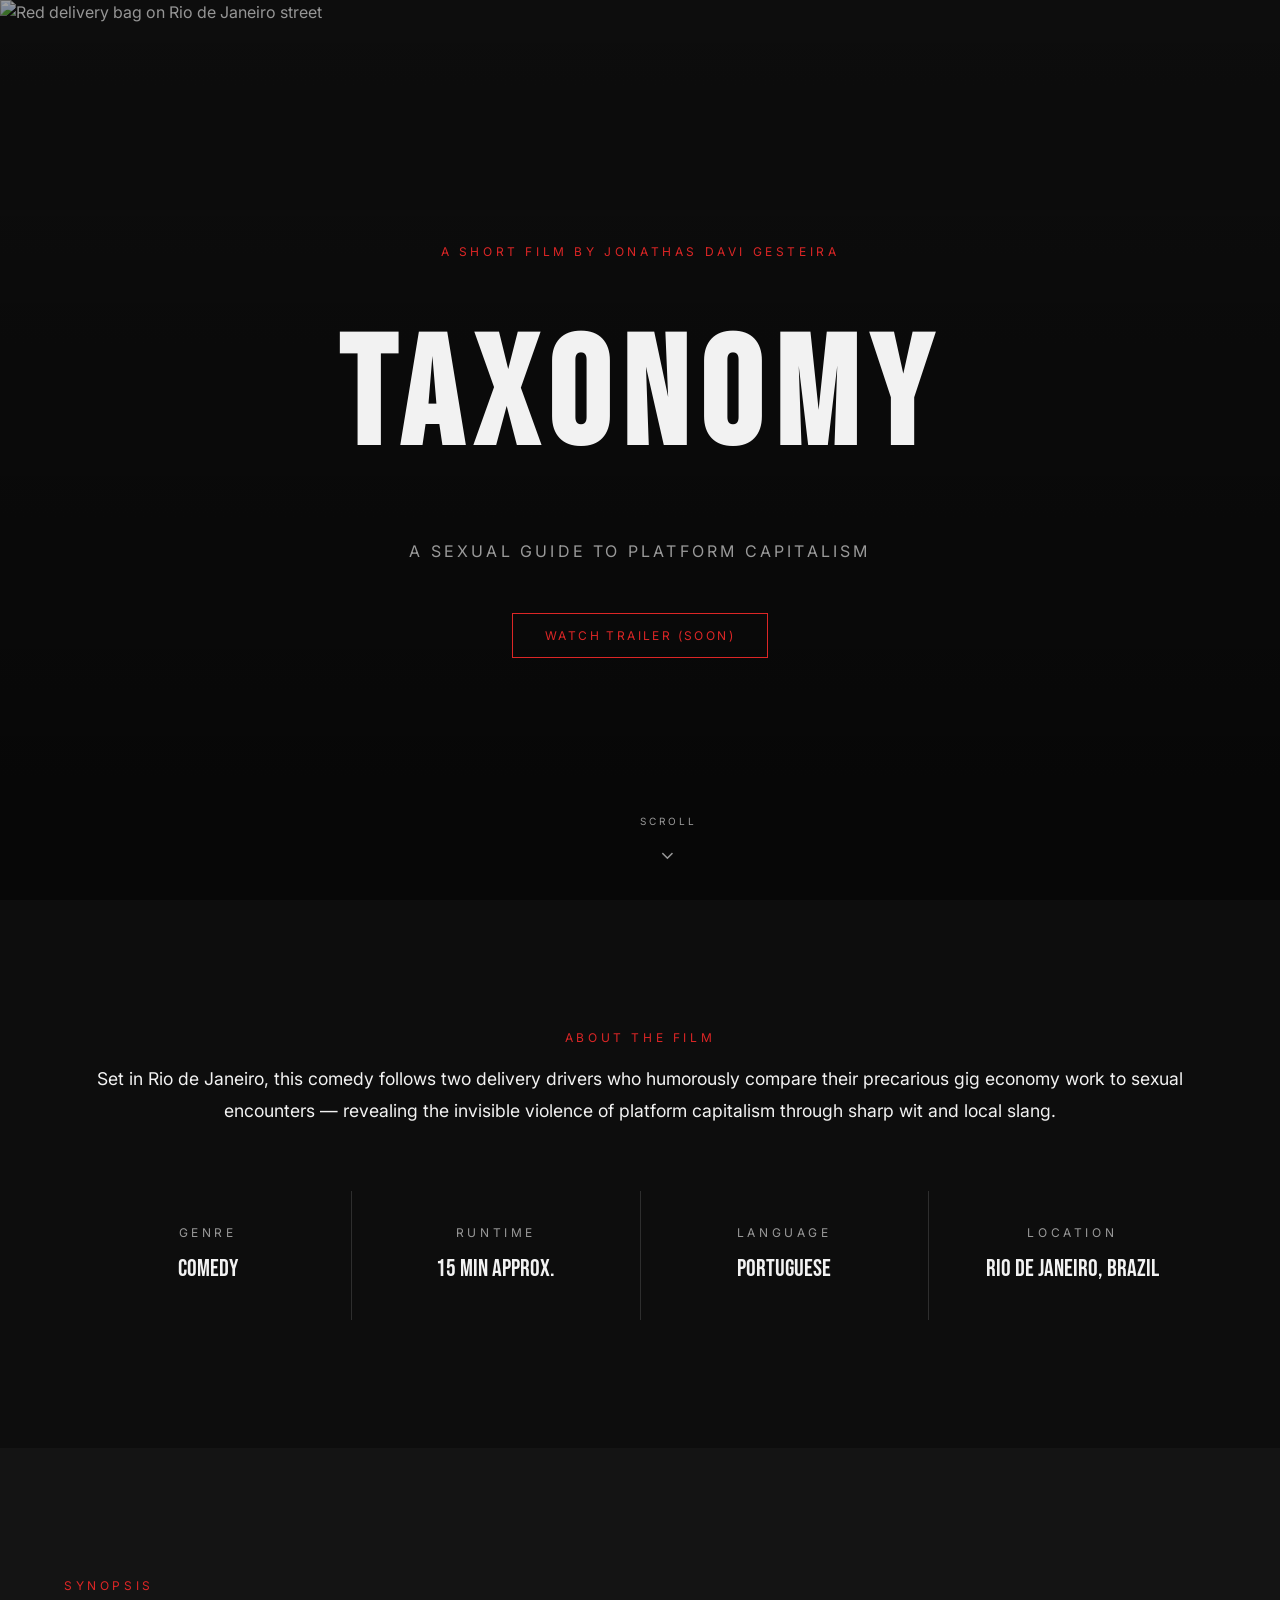
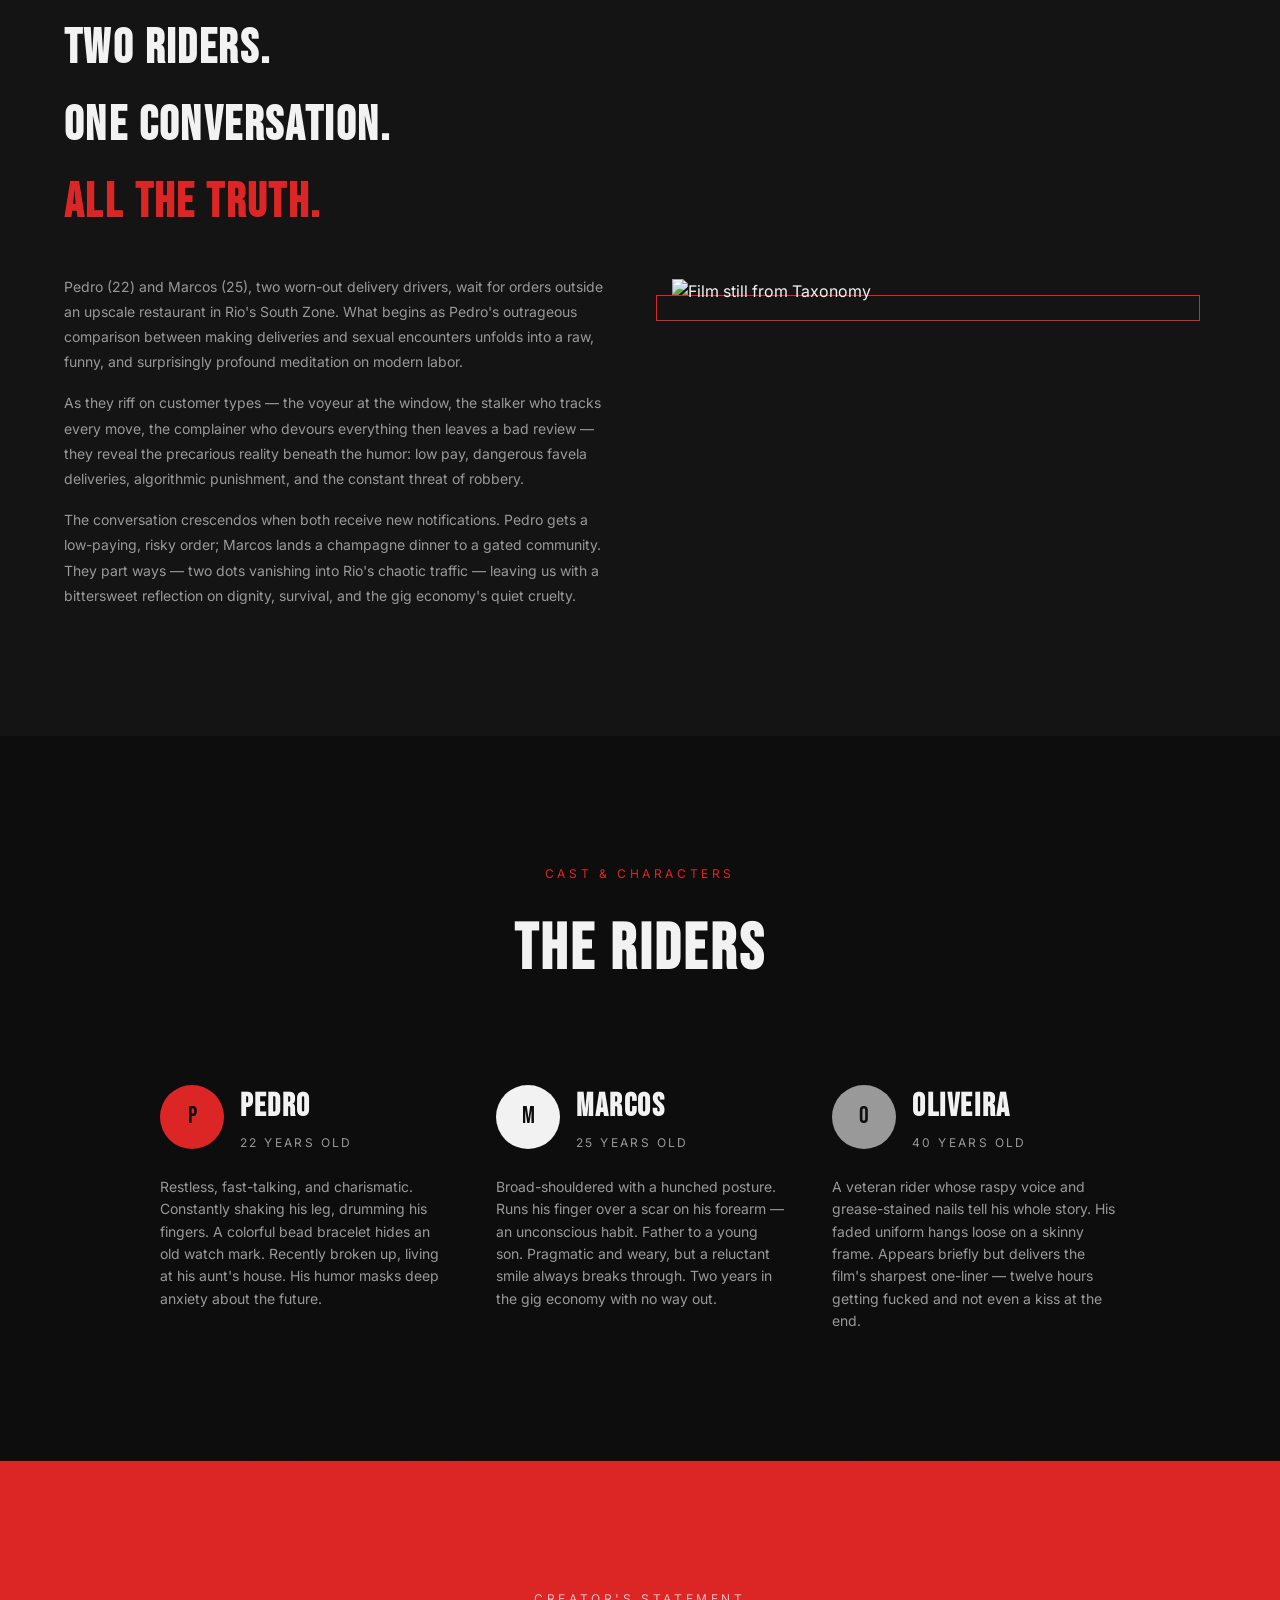
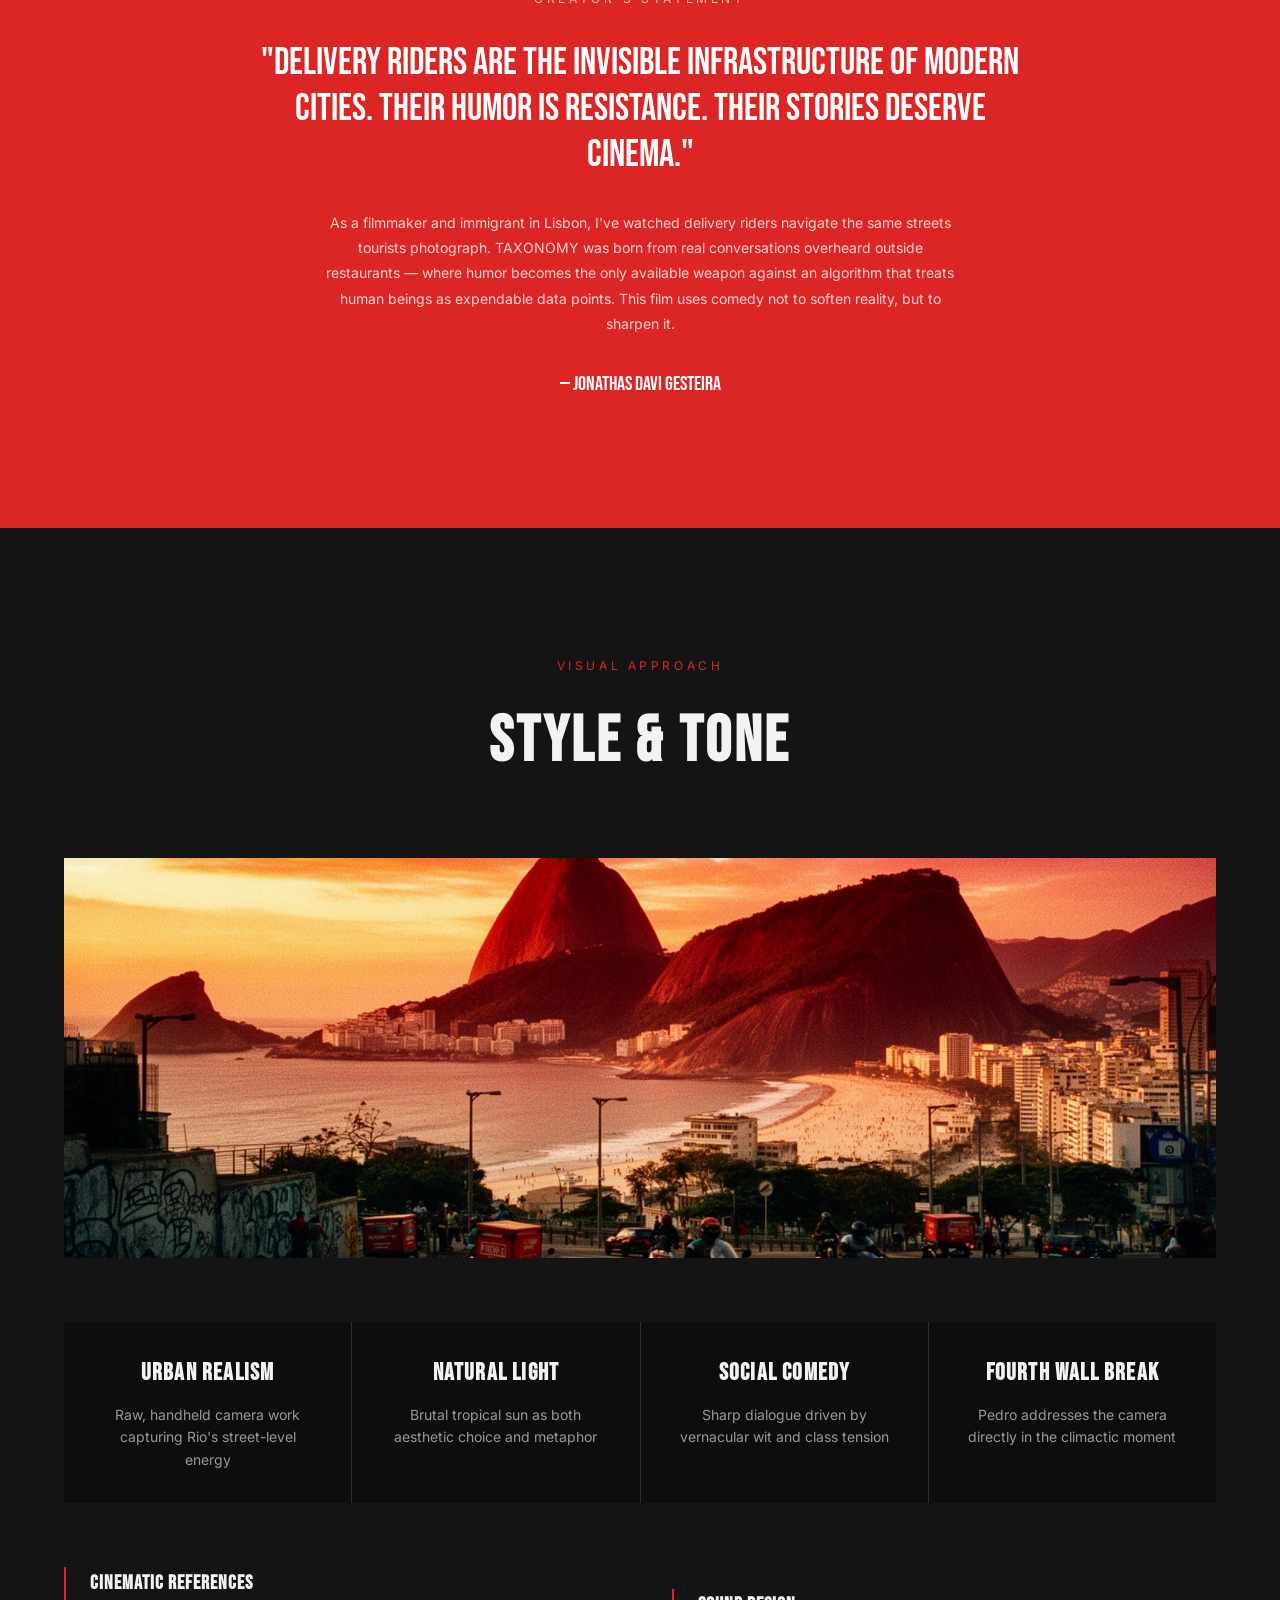
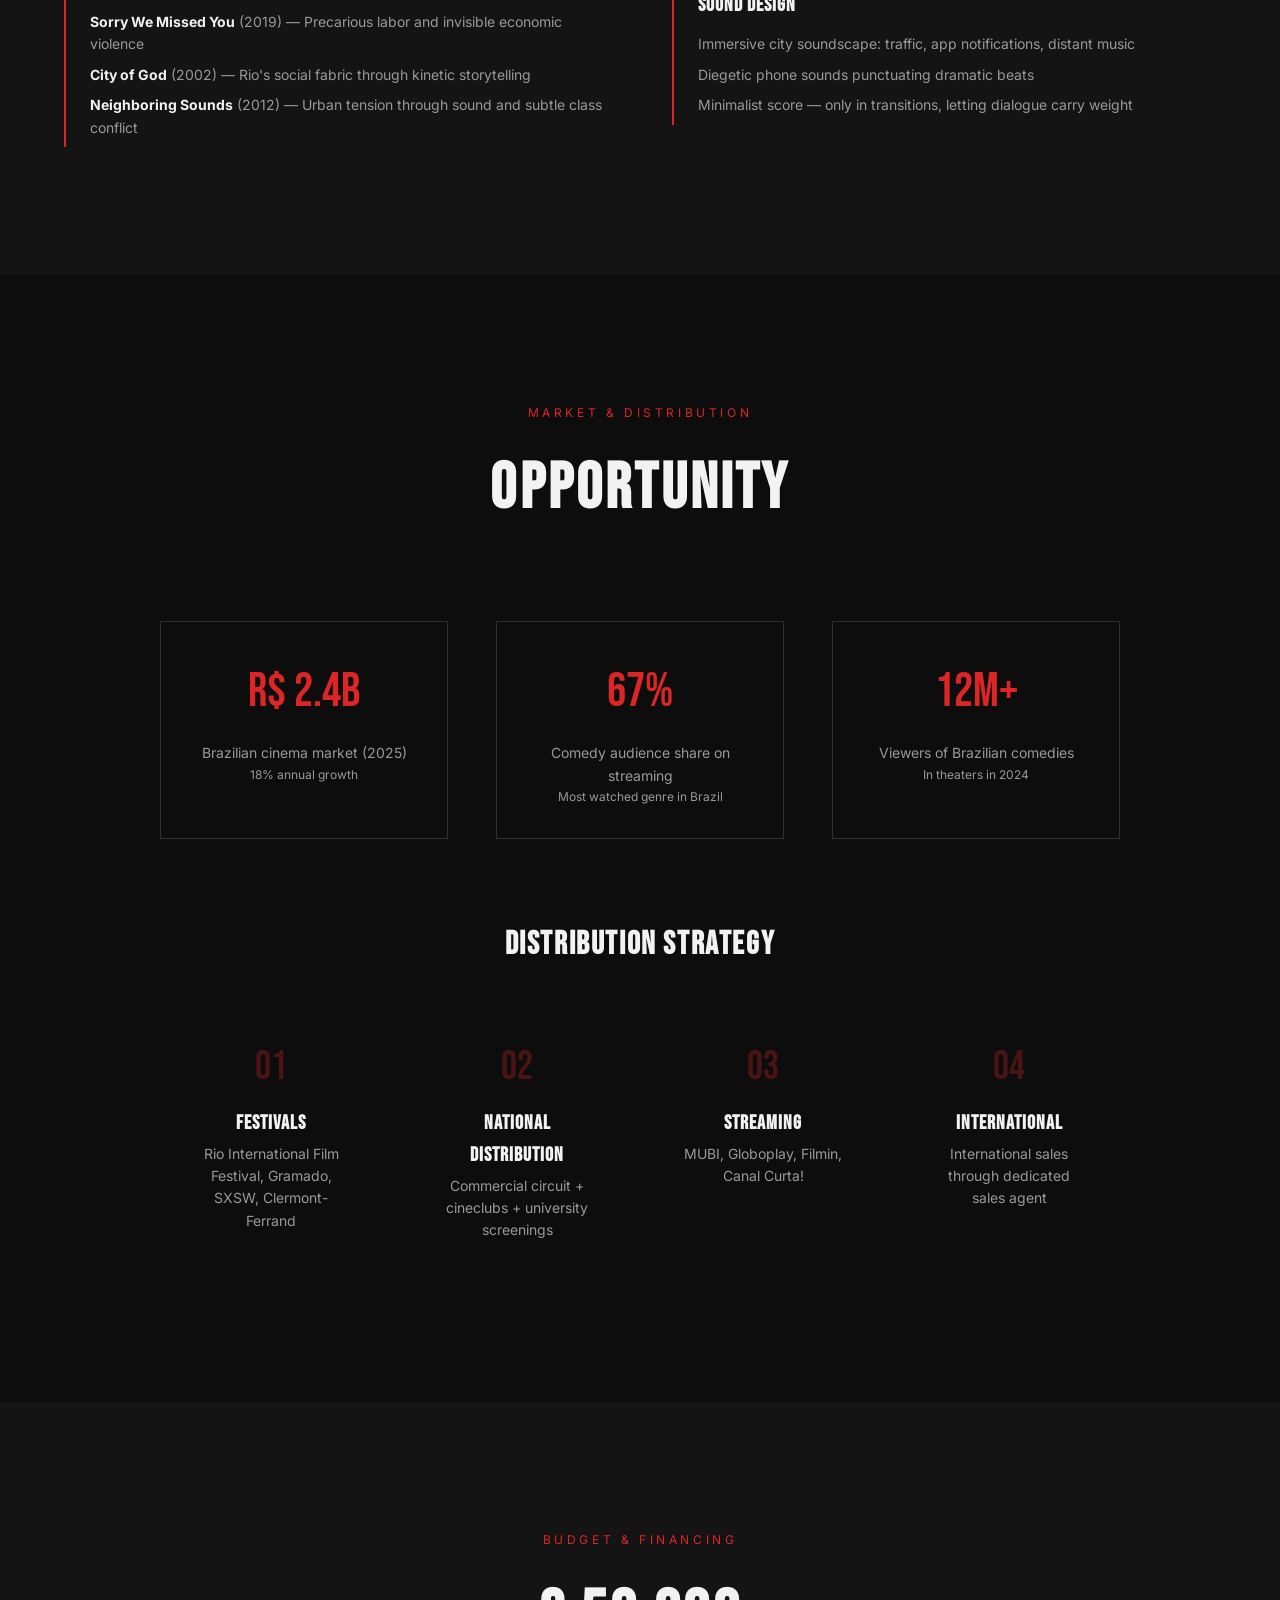
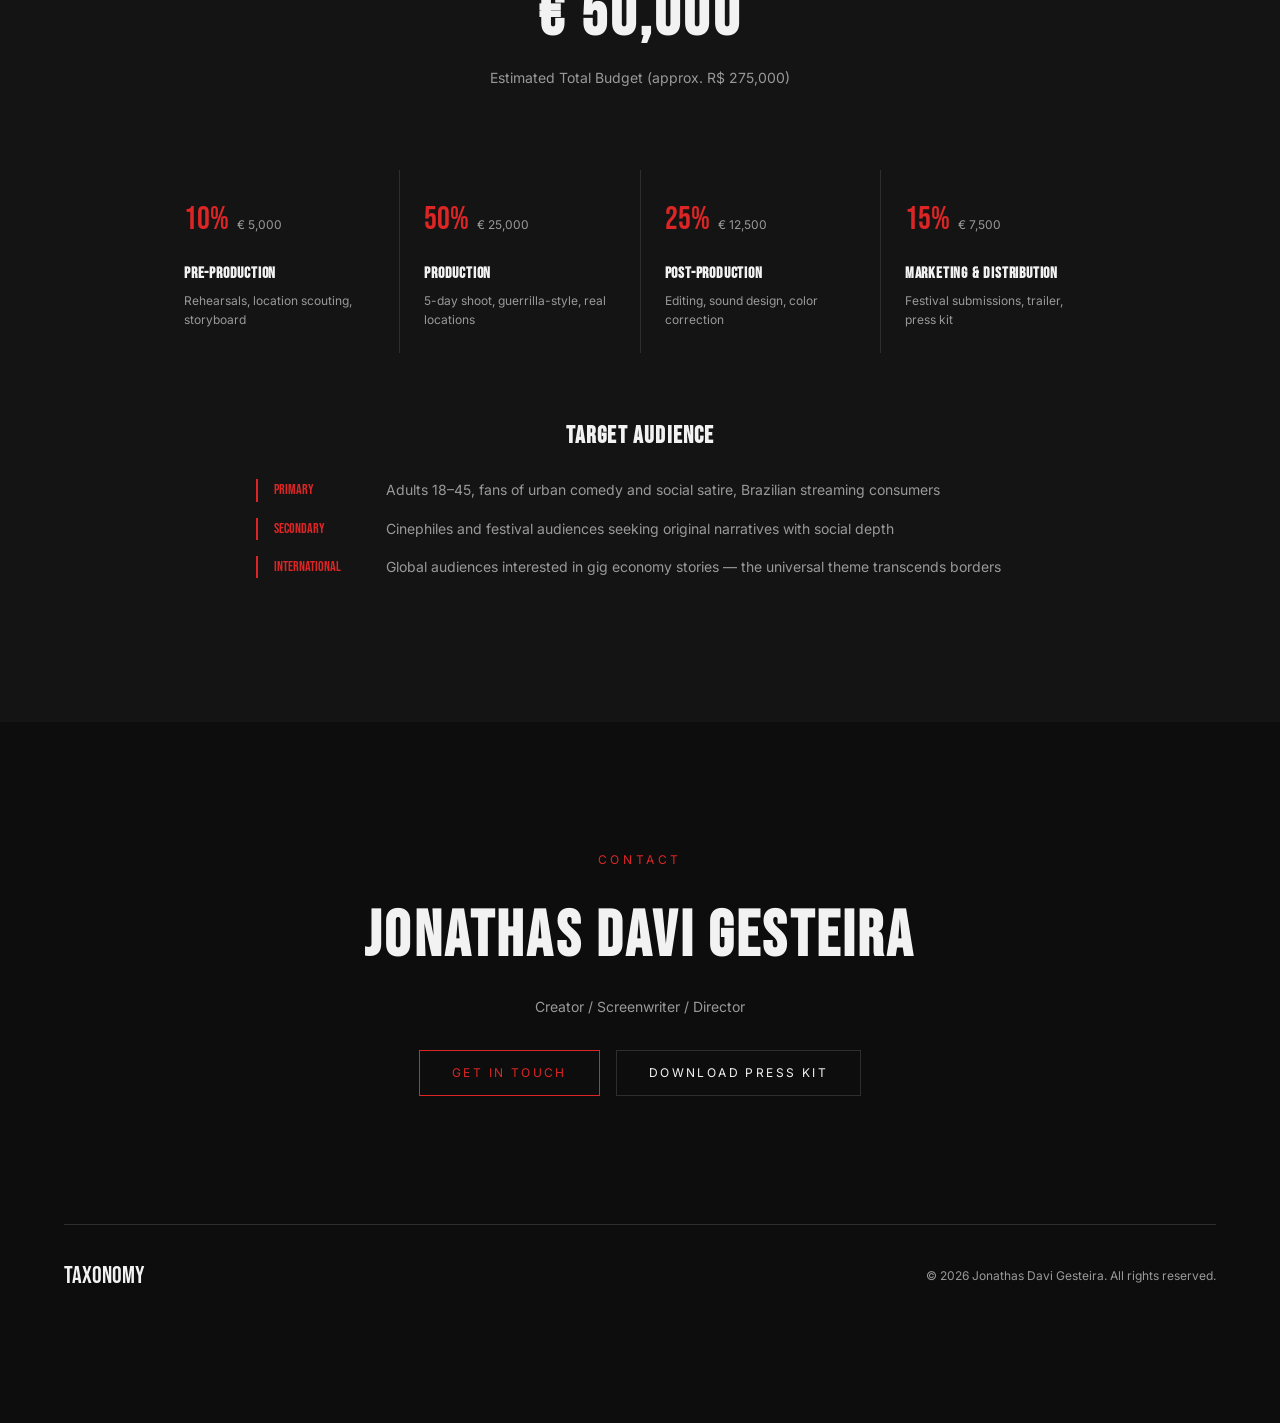
==== public/taxonomy/index.html @ 830cfe6a "public upload" ====
<!DOCTYPE html>
<html lang="en">

<head>
  <meta charset="UTF-8">
  <meta name="viewport" content="width=device-width, initial-scale=1.0">
  <title>TAXONOMY — A Short Film by Jonathas Davi Gesteira</title>
  <meta name="description"
    content="TAXONOMY — A Sexual Guide to Platform Capitalism. A short comedy set in Rio de Janeiro about two delivery drivers navigating the gig economy.">
  <link href="https://fonts.googleapis.com/css2?family=Bebas+Neue&family=Inter:wght@300;400;500;600&display=swap"
    rel="stylesheet">
  <style>
    *,
    *::before,
    *::after {
      box-sizing: border-box;
      margin: 0;
      padding: 0
    }

    :root {
      --bg: #0d0d0d;
      --fg: #f2f2f2;
      --card: #141414;
      --primary: #dc2626;
      --primary-fg: #fff;
      --muted: #262626;
      --muted-fg: #999;
      --border: #2e2e2e;
      --font-d: 'Bebas Neue', sans-serif;
      --font-b: 'Inter', sans-serif;
    }

    html {
      scroll-behavior: smooth
    }

    body {
      background: var(--bg);
      color: var(--fg);
      font-family: var(--font-b);
      line-height: 1.6
    }

    h1,
    h2,
    h3,
    h4,
    h5,
    h6 {
      font-family: var(--font-d);
      letter-spacing: .05em
    }

    a {
      color: inherit;
      text-decoration: none
    }

    img {
      max-width: 100%;
      display: block
    }

    .section {
      padding: 8rem 1.5rem
    }

    .container {
      max-width: 72rem;
      margin: 0 auto
    }

    .container-sm {
      max-width: 48rem;
      margin: 0 auto
    }

    .container-md {
      max-width: 60rem;
      margin: 0 auto
    }

    .text-center {
      text-align: center
    }

    .label {
      font-family: var(--font-b);
      font-size: .75rem;
      text-transform: uppercase;
      letter-spacing: .3em;
      color: var(--primary);
      margin-bottom: 1rem
    }

    .text-muted {
      color: var(--muted-fg);
      font-size: .875rem
    }

    .text-muted-sm {
      color: var(--muted-fg);
      font-size: .75rem
    }

    .grid-4 {
      display: grid;
      grid-template-columns: repeat(4, 1fr);
      gap: 1px;
      background: var(--border)
    }

    .grid-4>div {
      background: var(--bg);
      padding: 2rem;
      text-align: center
    }

    .grid-3 {
      display: grid;
      grid-template-columns: repeat(3, 1fr);
      gap: 3rem
    }

    .grid-2 {
      display: grid;
      grid-template-columns: 1fr 1fr;
      gap: 4rem;
      align-items: center
    }

    /* Hero */
    .hero {
      position: relative;
      height: 100vh;
      overflow: hidden;
      display: flex;
      align-items: center;
      justify-content: center
    }

    .hero img {
      position: absolute;
      inset: 0;
      width: 100%;
      height: 100%;
      object-fit: cover
    }

    .hero-overlay {
      position: absolute;
      inset: 0;
      background: linear-gradient(180deg, transparent, rgba(0, 0, 0, .8));
      z-index: 1
    }

    .hero-overlay2 {
      position: absolute;
      inset: 0;
      background: rgba(13, 13, 13, .4);
      z-index: 2
    }

    .hero-content {
      position: relative;
      z-index: 3;
      text-align: center;
      padding: 1.5rem
    }

    .hero h1 {
      font-size: clamp(4rem, 12vw, 12rem);
      color: var(--fg);
      letter-spacing: .08em
    }

    .hero .sub {
      font-size: clamp(.75rem, 1.5vw, 1rem);
      text-transform: uppercase;
      letter-spacing: .2em;
      color: var(--muted-fg);
      margin-top: 1rem
    }

    .hero .cta {
      display: inline-block;
      margin-top: 3rem;
      border: 1px solid var(--primary);
      padding: .75rem 2rem;
      font-size: .75rem;
      text-transform: uppercase;
      letter-spacing: .2em;
      color: var(--primary);
      transition: all .3s
    }

    .hero .cta:hover {
      background: var(--primary);
      color: #fff
    }

    .scroll-hint {
      position: absolute;
      bottom: 2rem;
      left: 50%;
      transform: translateX(-50%);
      z-index: 3;
      color: var(--muted-fg);
      font-size: .625rem;
      text-transform: uppercase;
      letter-spacing: .3em;
      text-align: center
    }

    .scroll-hint span {
      display: block;
      margin-top: .5rem;
      font-size: 1.2rem;
      animation: bounce 2s infinite
    }

    @keyframes bounce {

      0%,
      100% {
        transform: translateY(0)
      }

      50% {
        transform: translateY(6px)
      }
    }

    /* Synopsis */
    .synopsis-img-wrap {
      position: relative
    }

    .synopsis-img-wrap img {
      width: 100%;
      height: 100%;
      object-fit: cover
    }

    .synopsis-img-wrap::after {
      content: '';
      position: absolute;
      bottom: -1rem;
      left: -1rem;
      width: 100%;
      height: 100%;
      border: 1px solid var(--primary);
      z-index: -1
    }

    /* Characters */
    .char-avatar {
      width: 4rem;
      height: 4rem;
      border-radius: 50%;
      display: flex;
      align-items: center;
      justify-content: center;
      font-family: var(--font-d);
      font-size: 1.5rem;
      color: var(--bg)
    }

    .char-header {
      display: flex;
      align-items: center;
      gap: 1rem;
      margin-bottom: 1.5rem
    }

    /* Creator */
    .creator {
      background: var(--primary);
      position: relative;
      overflow: hidden
    }

    .creator .pattern {
      position: absolute;
      inset: 0;
      opacity: .1;
      background: repeating-linear-gradient(45deg, transparent, transparent 35px, rgba(255, 255, 255, .05) 35px, rgba(255, 255, 255, .05) 36px)
    }

    .creator blockquote {
      font-family: var(--font-d);
      font-size: clamp(1.5rem, 3vw, 2.5rem);
      line-height: 1.2;
      color: #fff;
      margin-bottom: 2rem
    }

    .creator .author {
      font-family: var(--font-d);
      font-size: 1.25rem;
      color: #fff
    }

    /* Stats */
    .stat-box {
      border: 1px solid var(--border);
      padding: 2rem;
      text-align: center
    }

    .stat-val {
      font-family: var(--font-d);
      font-size: 3rem;
      color: var(--primary)
    }

    /* Distribution */
    .dist-step {
      font-family: var(--font-d);
      font-size: 2.5rem;
      color: rgba(220, 38, 38, .3);
      margin-bottom: .5rem
    }

    /* Budget bar */
    .budget-grid {
      display: grid;
      grid-template-columns: repeat(4, 1fr);
      gap: 1px;
      background: var(--border)
    }

    .budget-grid>div {
      background: var(--card);
      padding: 1.5rem
    }

    .pct {
      font-family: var(--font-d);
      font-size: 2rem;
      color: var(--primary)
    }

    /* Audience */
    .audience-item {
      display: flex;
      gap: 1rem;
      border-left: 2px solid var(--primary);
      padding-left: 1rem;
      margin-bottom: 1rem
    }

    .audience-label {
      font-family: var(--font-d);
      font-size: .875rem;
      text-transform: uppercase;
      color: var(--primary);
      flex-shrink: 0;
      width: 6rem
    }

    /* Contact */
    .btn-primary {
      display: inline-block;
      border: 1px solid var(--primary);
      padding: .75rem 2rem;
      font-size: .75rem;
      text-transform: uppercase;
      letter-spacing: .2em;
      color: var(--primary);
      transition: all .3s
    }

    .btn-primary:hover {
      background: var(--primary);
      color: #fff
    }

    .btn-outline {
      display: inline-block;
      border: 1px solid var(--border);
      padding: .75rem 2rem;
      font-size: .75rem;
      text-transform: uppercase;
      letter-spacing: .2em;
      color: var(--fg);
      transition: all .3s
    }

    .btn-outline:hover {
      border-color: var(--primary);
      color: var(--primary)
    }

    .footer {
      border-top: 1px solid var(--border);
      margin-top: 8rem;
      padding-top: 2rem;
      display: flex;
      justify-content: space-between;
      align-items: center;
      flex-wrap: wrap;
      gap: 1rem
    }

    /* Style cards */
    .style-card {
      background: var(--card);
      padding: 2rem
    }

    .style-card h3 {
      font-size: 1.5rem;
      margin-bottom: .75rem
    }

    /* Refs */
    .ref-block {
      border-left: 2px solid var(--primary);
      padding-left: 1.5rem
    }

    .ref-block h3 {
      font-size: 1.25rem;
      margin-bottom: .75rem
    }

    .ref-block li {
      margin-bottom: .5rem
    }

    .ref-block li strong {
      color: var(--fg)
    }

    /* Responsive */
    @media(max-width:768px) {

      .grid-4,
      .grid-3,
      .grid-2,
      .budget-grid {
        grid-template-columns: 1fr
      }

      .footer {
        flex-direction: column;
        text-align: center
      }
    }

    /* Scroll Reveal Animations */
    .reveal {
      opacity: 0;
      transform: translateY(24px);
      filter: blur(4px);
      transition: opacity .7s cubic-bezier(.16, 1, .3, 1), transform .7s cubic-bezier(.16, 1, .3, 1), filter .7s cubic-bezier(.16, 1, .3, 1)
    }

    .reveal.visible {
      opacity: 1;
      transform: translateY(0);
      filter: blur(0)
    }

    .reveal-left {
      opacity: 0;
      transform: translateX(-40px);
      filter: blur(4px);
      transition: opacity .8s cubic-bezier(.16, 1, .3, 1), transform .8s cubic-bezier(.16, 1, .3, 1), filter .8s cubic-bezier(.16, 1, .3, 1)
    }

    .reveal-left.visible {
      opacity: 1;
      transform: translateX(0);
      filter: blur(0)
    }

    .reveal-right {
      opacity: 0;
      transform: translateX(40px);
      filter: blur(4px);
      transition: opacity .8s cubic-bezier(.16, 1, .3, 1), transform .8s cubic-bezier(.16, 1, .3, 1), filter .8s cubic-bezier(.16, 1, .3, 1)
    }

    .reveal-right.visible {
      opacity: 1;
      transform: translateX(0);
      filter: blur(0)
    }

    .reveal-scale {
      opacity: 0;
      transform: scale(.95);
      filter: blur(4px);
      transition: opacity .7s cubic-bezier(.16, 1, .3, 1), transform .7s cubic-bezier(.16, 1, .3, 1), filter .7s cubic-bezier(.16, 1, .3, 1)
    }

    .reveal-scale.visible {
      opacity: 1;
      transform: scale(1);
      filter: blur(0)
    }

    .stagger-1 {
      transition-delay: .08s
    }

    .stagger-2 {
      transition-delay: .16s
    }

    .stagger-3 {
      transition-delay: .24s
    }

    .stagger-4 {
      transition-delay: .32s
    }

    /* Hero entrance */
    .hero-content .hero-label,
    .hero-content h1,
    .hero-content .sub,
    .hero-content .cta {
      opacity: 0;
      transform: translateY(20px);
      animation: heroIn .8s cubic-bezier(.16, 1, .3, 1) forwards
    }

    .hero-content .hero-label {
      animation-delay: .2s
    }

    .hero-content h1 {
      animation-delay: .4s
    }

    .hero-content .sub {
      animation-delay: .8s
    }

    .hero-content .cta {
      animation-delay: 1.2s
    }

    .scroll-hint {
      opacity: 0;
      animation: heroIn .8s cubic-bezier(.16, 1, .3, 1) 1.8s forwards
    }

    @keyframes heroIn {
      from {
        opacity: 0;
        transform: translateY(20px)
      }

      to {
        opacity: 1;
        transform: translateY(0)
      }
    }
  </style>
</head>

<body>

  <!-- HERO -->
  <section class="hero">
    <img
      src="bg.png"
      alt="Red delivery bag on Rio de Janeiro street">
    <div class="hero-overlay"></div>
    <div class="hero-overlay2"></div>
    <div class="hero-content">
      <p class="label">A Short Film by Jonathas Davi Gesteira</p>
      <h1>TAXONOMY</h1>
      <p class="sub">A Sexual Guide to Platform Capitalism</p>
      <a href="#about" class="cta">Watch Trailer (Soon)</a>
    </div>
    <div class="scroll-hint">
      Scroll
      <span>&#8964;</span>
    </div>
  </section>

  <!-- ABOUT -->
  <section id="about" class="section" style="background:var(--bg)">
    <div class="container">
      <div class="text-center" style="margin-bottom:4rem">
        <p class="label reveal">About the Film</p>
        <p class="reveal stagger-1" class="text-muted container-sm" style="font-size:1.1rem;line-height:1.8">
          Set in Rio de Janeiro, this comedy follows two delivery drivers who humorously compare
          their precarious gig economy work to sexual encounters — revealing the invisible violence
          of platform capitalism through sharp wit and local slang.
        </p>
      </div>
      <div class="grid-4">
        <div>
          <p class="text-muted-sm" style="text-transform:uppercase;letter-spacing:.3em">Genre</p>
          <p style="font-family:var(--font-d);font-size:1.5rem;margin-top:.5rem">Comedy</p>
        </div>
        <div>
          <p class="text-muted-sm" style="text-transform:uppercase;letter-spacing:.3em">Runtime</p>
          <p style="font-family:var(--font-d);font-size:1.5rem;margin-top:.5rem">15 min approx.</p>
        </div>
        <div>
          <p class="text-muted-sm" style="text-transform:uppercase;letter-spacing:.3em">Language</p>
          <p style="font-family:var(--font-d);font-size:1.5rem;margin-top:.5rem">Portuguese</p>
        </div>
        <div>
          <p class="text-muted-sm" style="text-transform:uppercase;letter-spacing:.3em">Location</p>
          <p style="font-family:var(--font-d);font-size:1.5rem;margin-top:.5rem">Rio de Janeiro, Brazil</p>
        </div>
      </div>
    </div>
  </section>

  <!-- SYNOPSIS -->
  <section class="section" style="background:var(--card)">
    <div class="container">
      <div class="grid-2">
        <div>
          <p class="label reveal-left">Synopsis</p>
          <h2 style="font-size:clamp(2rem,4vw,3rem);margin-bottom:2rem">Two Riders.<br>One Conversation.<br><span
              style="color:var(--primary)">All the Truth.</span></h2>
          <div class="text-muted" style="line-height:1.8">
            <p style="margin-bottom:1rem">Pedro (22) and Marcos (25), two worn-out delivery drivers, wait for orders
              outside an upscale restaurant in Rio's South Zone. What begins as Pedro's outrageous comparison between
              making deliveries and sexual encounters unfolds into a raw, funny, and surprisingly profound meditation on
              modern labor.</p>
            <p style="margin-bottom:1rem">As they riff on customer types — the voyeur at the window, the stalker who
              tracks every move, the complainer who devours everything then leaves a bad review — they reveal the
              precarious reality beneath the humor: low pay, dangerous favela deliveries, algorithmic punishment, and
              the constant threat of robbery.</p>
            <p>The conversation crescendos when both receive new notifications. Pedro gets a low-paying, risky order;
              Marcos lands a champagne dinner to a gated community. They part ways — two dots vanishing into Rio's
              chaotic traffic — leaving us with a bittersweet reflection on dignity, survival, and the gig economy's
              quiet cruelty.</p>
          </div>
        </div>
        <div class="synopsis-img-wrap reveal-right">
          <img
            src="poster-taxonomy.png"
            alt="Film still from Taxonomy">
        </div>
      </div>
    </div>
  </section>

  <!-- CHARACTERS -->
  <section class="section" style="background:var(--bg)">
    <div class="container-md">
      <div class="text-center" style="margin-bottom:5rem">
        <p class="label reveal">Cast & Characters</p>
        <h2 style="font-size:clamp(3rem,5vw,4rem)">The Riders</h2>
      </div>
      <div class="grid-3">
        <div>
          <div class="char-header">
            <div class="char-avatar" style="background:var(--primary)">P</div>
            <div>
              <h3 style="font-size:2rem">Pedro</h3>
              <p class="text-muted-sm" style="text-transform:uppercase;letter-spacing:.2em">22 years old</p>
            </div>
          </div>
          <p class="text-muted">Restless, fast-talking, and charismatic. Constantly shaking his leg, drumming his
            fingers. A colorful bead bracelet hides an old watch mark. Recently broken up, living at his aunt's house.
            His humor masks deep anxiety about the future.</p>
        </div>
        <div>
          <div class="char-header">
            <div class="char-avatar" style="background:var(--fg)">M</div>
            <div>
              <h3 style="font-size:2rem">Marcos</h3>
              <p class="text-muted-sm" style="text-transform:uppercase;letter-spacing:.2em">25 years old</p>
            </div>
          </div>
          <p class="text-muted">Broad-shouldered with a hunched posture. Runs his finger over a scar on his forearm — an
            unconscious habit. Father to a young son. Pragmatic and weary, but a reluctant smile always breaks through.
            Two years in the gig economy with no way out.</p>
        </div>
        <div>
          <div class="char-header">
            <div class="char-avatar" style="background:var(--muted-fg)">O</div>
            <div>
              <h3 style="font-size:2rem">Oliveira</h3>
              <p class="text-muted-sm" style="text-transform:uppercase;letter-spacing:.2em">40 years old</p>
            </div>
          </div>
          <p class="text-muted">A veteran rider whose raspy voice and grease-stained nails tell his whole story. His
            faded uniform hangs loose on a skinny frame. Appears briefly but delivers the film's sharpest one-liner —
            twelve hours getting fucked and not even a kiss at the end.</p>
        </div>
      </div>
    </div>
  </section>

  <!-- CREATOR STATEMENT -->
  <section class="section creator">
    <div class="pattern"></div>
    <div class="container-sm text-center" style="position:relative;z-index:1">
      <p
        style="font-size:.75rem;text-transform:uppercase;letter-spacing:.3em;color:rgba(255,255,255,.7);margin-bottom:2rem">
        Creator's Statement</p>
      <blockquote class="reveal stagger-1">"Delivery riders are the invisible infrastructure of modern cities. Their
        humor is resistance. Their stories deserve cinema."</blockquote>
      <p style="color:rgba(255,255,255,.8);font-size:.875rem;line-height:1.8;max-width:40rem;margin:0 auto 2rem">
        As a filmmaker and immigrant in Lisbon, I've watched delivery riders navigate the same streets tourists
        photograph. TAXONOMY was born from real conversations overheard outside restaurants — where humor becomes the
        only available weapon against an algorithm that treats human beings as expendable data points. This film uses
        comedy not to soften reality, but to sharpen it.
      </p>
      <p class="author">— Jonathas Davi Gesteira</p>
    </div>
  </section>

  <!-- VISUAL STYLE -->
  <section class="section" style="background:var(--card)">
    <div class="container">
      <div class="text-center" style="margin-bottom:4rem">
        <p class="label reveal">Visual Approach</p>
        <h2 style="font-size:clamp(3rem,5vw,4rem)" class="reveal stagger-1">Style & Tone</h2>
      </div>
      <div style="overflow:hidden;margin-bottom:4rem">
        <img
          src="[data-uri]"
          alt="Rio de Janeiro cinematic view" style="width:100%;height:400px;object-fit:cover">
      </div>
      <div class="grid-4">
        <div class="style-card">
          <h3>Urban Realism</h3>
          <p class="text-muted">Raw, handheld camera work capturing Rio's street-level energy</p>
        </div>
        <div class="style-card">
          <h3>Natural Light</h3>
          <p class="text-muted">Brutal tropical sun as both aesthetic choice and metaphor</p>
        </div>
        <div class="style-card">
          <h3>Social Comedy</h3>
          <p class="text-muted">Sharp dialogue driven by vernacular wit and class tension</p>
        </div>
        <div class="style-card">
          <h3>Fourth Wall Break</h3>
          <p class="text-muted">Pedro addresses the camera directly in the climactic moment</p>
        </div>
      </div>
      <div class="grid-2" style="margin-top:4rem">
        <div class="ref-block">
          <h3>Cinematic References</h3>
          <ul style="list-style:none">
            <li class="text-muted"><strong>Sorry We Missed You</strong> (2019) — Precarious labor and invisible economic
              violence</li>
            <li class="text-muted"><strong>City of God</strong> (2002) — Rio's social fabric through kinetic
              storytelling</li>
            <li class="text-muted"><strong>Neighboring Sounds</strong> (2012) — Urban tension through sound and subtle
              class conflict</li>
          </ul>
        </div>
        <div class="ref-block">
          <h3>Sound Design</h3>
          <ul style="list-style:none">
            <li class="text-muted">Immersive city soundscape: traffic, app notifications, distant music</li>
            <li class="text-muted">Diegetic phone sounds punctuating dramatic beats</li>
            <li class="text-muted">Minimalist score — only in transitions, letting dialogue carry weight</li>
          </ul>
        </div>
      </div>
    </div>
  </section>

  <!-- MARKET -->
  <section class="section" style="background:var(--bg)">
    <div class="container-md">
      <div class="text-center" style="margin-bottom:5rem">
        <p class="label reveal">Market & Distribution</p>
        <h2 style="font-size:clamp(3rem,5vw,4rem)">Opportunity</h2>
      </div>
      <div class="grid-3" style="margin-bottom:5rem">
        <div class="stat-box">
          <p class="stat-val">R$ 2.4B</p>
          <p class="text-muted" style="margin-top:.75rem">Brazilian cinema market (2025)</p>
          <p class="text-muted-sm">18% annual growth</p>
        </div>
        <div class="stat-box">
          <p class="stat-val">67%</p>
          <p class="text-muted" style="margin-top:.75rem">Comedy audience share on streaming</p>
          <p class="text-muted-sm">Most watched genre in Brazil</p>
        </div>
        <div class="stat-box">
          <p class="stat-val">12M+</p>
          <p class="text-muted" style="margin-top:.75rem">Viewers of Brazilian comedies</p>
          <p class="text-muted-sm">In theaters in 2024</p>
        </div>
      </div>
      <h3 class="text-center" style="font-size:2rem;margin-bottom:2rem">Distribution Strategy</h3>
      <div class="grid-4" style="background:transparent;gap:1.5rem">
        <div style="background:transparent">
          <p class="dist-step">01</p>
          <h4 style="font-size:1.25rem;margin-bottom:.25rem">Festivals</h4>
          <p class="text-muted">Rio International Film Festival, Gramado, SXSW, Clermont-Ferrand</p>
        </div>
        <div style="background:transparent">
          <p class="dist-step">02</p>
          <h4 style="font-size:1.25rem;margin-bottom:.25rem">National Distribution</h4>
          <p class="text-muted">Commercial circuit + cineclubs + university screenings</p>
        </div>
        <div style="background:transparent">
          <p class="dist-step">03</p>
          <h4 style="font-size:1.25rem;margin-bottom:.25rem">Streaming</h4>
          <p class="text-muted">MUBI, Globoplay, Filmin, Canal Curta!</p>
        </div>
        <div style="background:transparent">
          <p class="dist-step">04</p>
          <h4 style="font-size:1.25rem;margin-bottom:.25rem">International</h4>
          <p class="text-muted">International sales through dedicated sales agent</p>
        </div>
      </div>
    </div>
  </section>

  <!-- BUDGET -->
  <section class="section" style="background:var(--card)">
    <div class="container-md">
      <div class="text-center" style="margin-bottom:5rem">
        <p class="label reveal">Budget & Financing</p>
        <h2 style="font-size:clamp(3rem,5vw,4rem)">€ 50,000</h2>
        <p class="text-muted">Estimated Total Budget (approx. R$ 275,000)</p>
      </div>
      <div class="budget-grid" style="margin-bottom:4rem">
        <div>
          <div style="display:flex;align-items:baseline;gap:.5rem;margin-bottom:1rem"><span class="pct">10%</span><span
              class="text-muted-sm">€ 5,000</span></div>
          <h4 style="margin-bottom:.25rem">Pre-Production</h4>
          <p class="text-muted-sm">Rehearsals, location scouting, storyboard</p>
        </div>
        <div>
          <div style="display:flex;align-items:baseline;gap:.5rem;margin-bottom:1rem"><span class="pct">50%</span><span
              class="text-muted-sm">€ 25,000</span></div>
          <h4 style="margin-bottom:.25rem">Production</h4>
          <p class="text-muted-sm">5-day shoot, guerrilla-style, real locations</p>
        </div>
        <div>
          <div style="display:flex;align-items:baseline;gap:.5rem;margin-bottom:1rem"><span class="pct">25%</span><span
              class="text-muted-sm">€ 12,500</span></div>
          <h4 style="margin-bottom:.25rem">Post-Production</h4>
          <p class="text-muted-sm">Editing, sound design, color correction</p>
        </div>
        <div>
          <div style="display:flex;align-items:baseline;gap:.5rem;margin-bottom:1rem"><span class="pct">15%</span><span
              class="text-muted-sm">€ 7,500</span></div>
          <h4 style="margin-bottom:.25rem">Marketing & Distribution</h4>
          <p class="text-muted-sm">Festival submissions, trailer, press kit</p>
        </div>
      </div>
      <div class="container-sm">
        <h3 class="text-center" style="font-size:1.5rem;margin-bottom:1.5rem">Target Audience</h3>
        <div class="audience-item"><span class="audience-label">Primary</span>
          <p class="text-muted">Adults 18–45, fans of urban comedy and social satire, Brazilian streaming consumers</p>
        </div>
        <div class="audience-item"><span class="audience-label">Secondary</span>
          <p class="text-muted">Cinephiles and festival audiences seeking original narratives with social depth</p>
        </div>
        <div class="audience-item"><span class="audience-label">International</span>
          <p class="text-muted">Global audiences interested in gig economy stories — the universal theme transcends
            borders</p>
        </div>
      </div>
    </div>
  </section>

  <!-- CONTACT -->
  <section class="section" style="background:var(--bg)">
    <div class="container-sm text-center">
      <p class="label reveal">Contact</p>
      <h2 class="reveal stagger-1" style="font-size:clamp(2.5rem,5vw,4rem);margin-bottom:.5rem">Jonathas Davi Gesteira
      </h2>
      <p class="text-muted" style="margin-bottom:2rem">Creator / Screenwriter / Director</p>
      <div style="display:flex;flex-wrap:wrap;justify-content:center;gap:1rem">
        <a href="mailto:jonathasdavi@gmail.com" class="btn-primary">Get in Touch</a>
        <a href="#" class="btn-outline">Download Press Kit</a>
      </div>
    </div>
    <div class="container" style="margin-top:8rem">
      <div class="footer">
        <p style="font-family:var(--font-d);font-size:1.5rem">TAXONOMY</p>
        <p class="text-muted-sm">© 2026 Jonathas Davi Gesteira. All rights reserved.</p>
      </div>
    </div>
  </section>


  <script>
    document.addEventListener('DOMContentLoaded', function () {
      var els = document.querySelectorAll('.reveal,.reveal-left,.reveal-right,.reveal-scale');
      if (!els.length) return;
      var obs = new IntersectionObserver(function (entries) {
        entries.forEach(function (e) {
          if (e.isIntersecting) { e.target.classList.add('visible'); obs.unobserve(e.target) }
        });
      }, { threshold: 0.15, rootMargin: '0px 0px -40px 0px' });
      els.forEach(function (el) { obs.observe(el) });
    });
  </script>
</body>

</html>
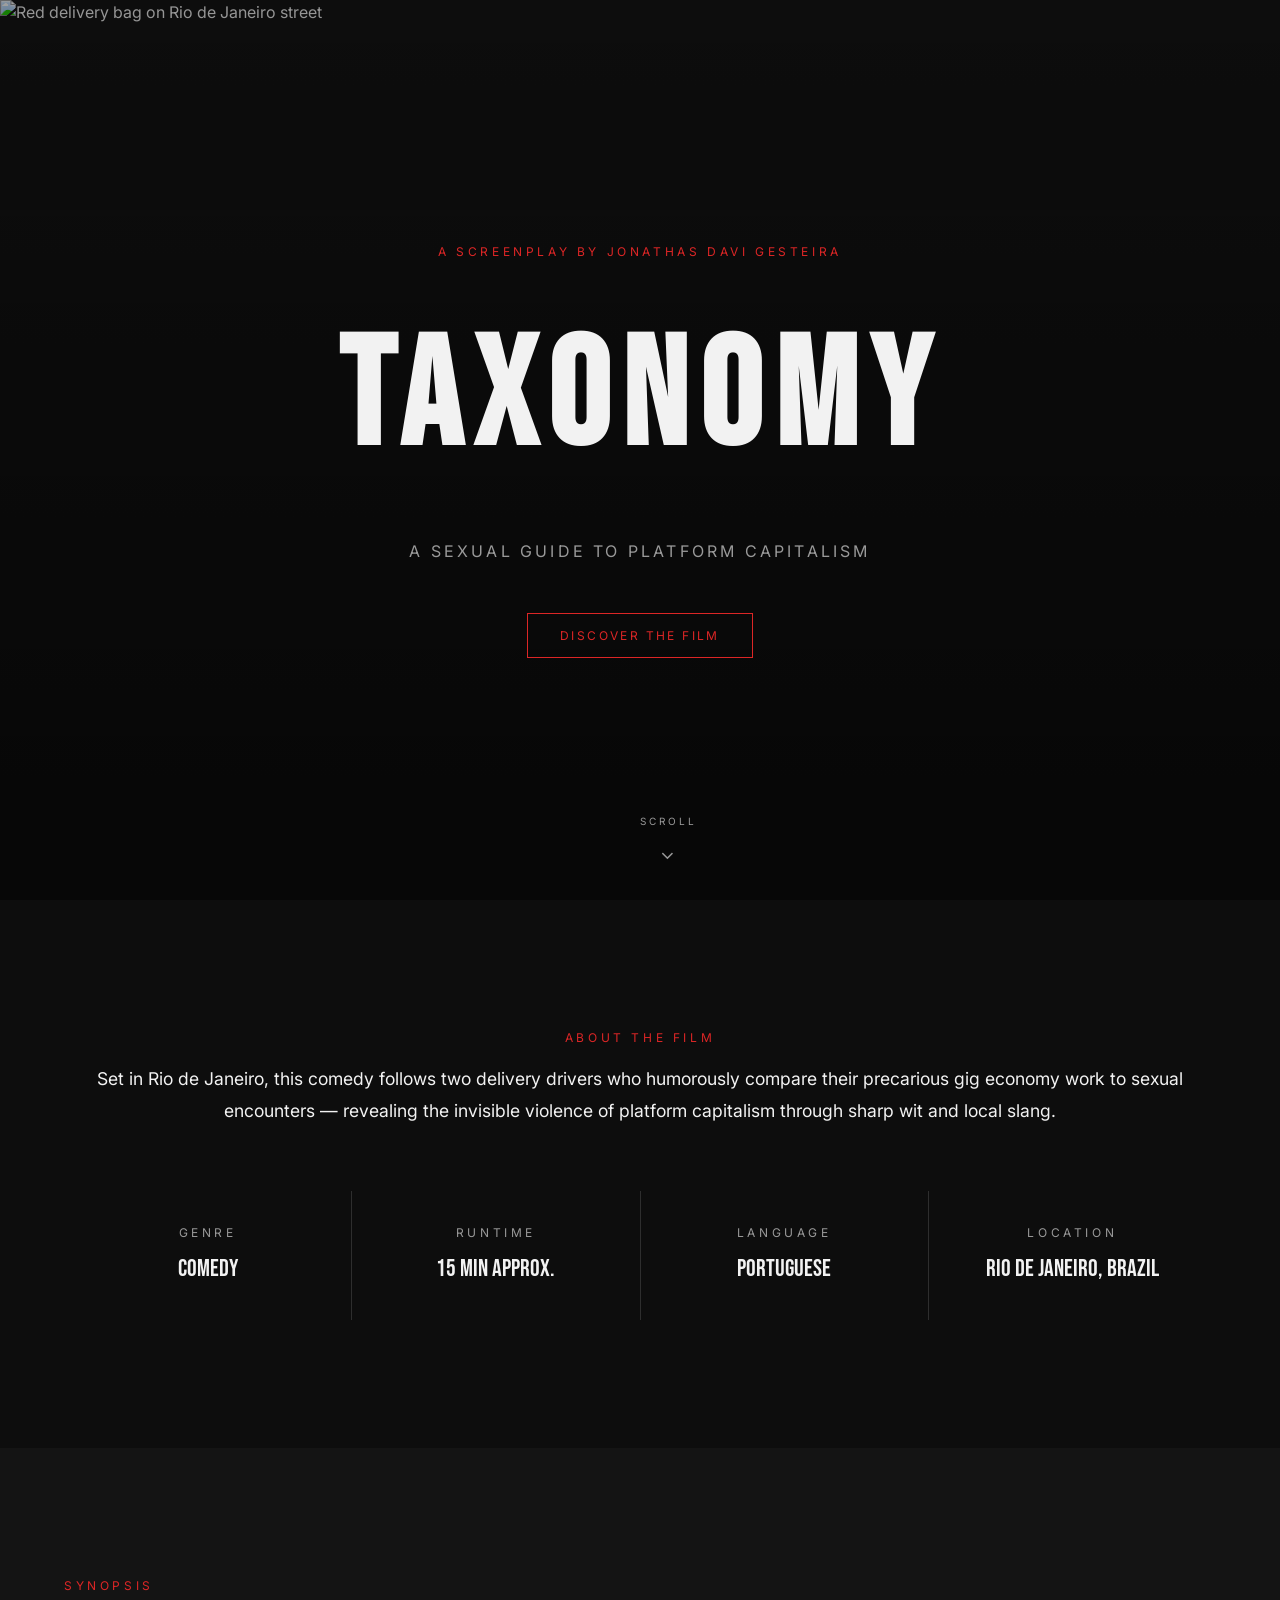
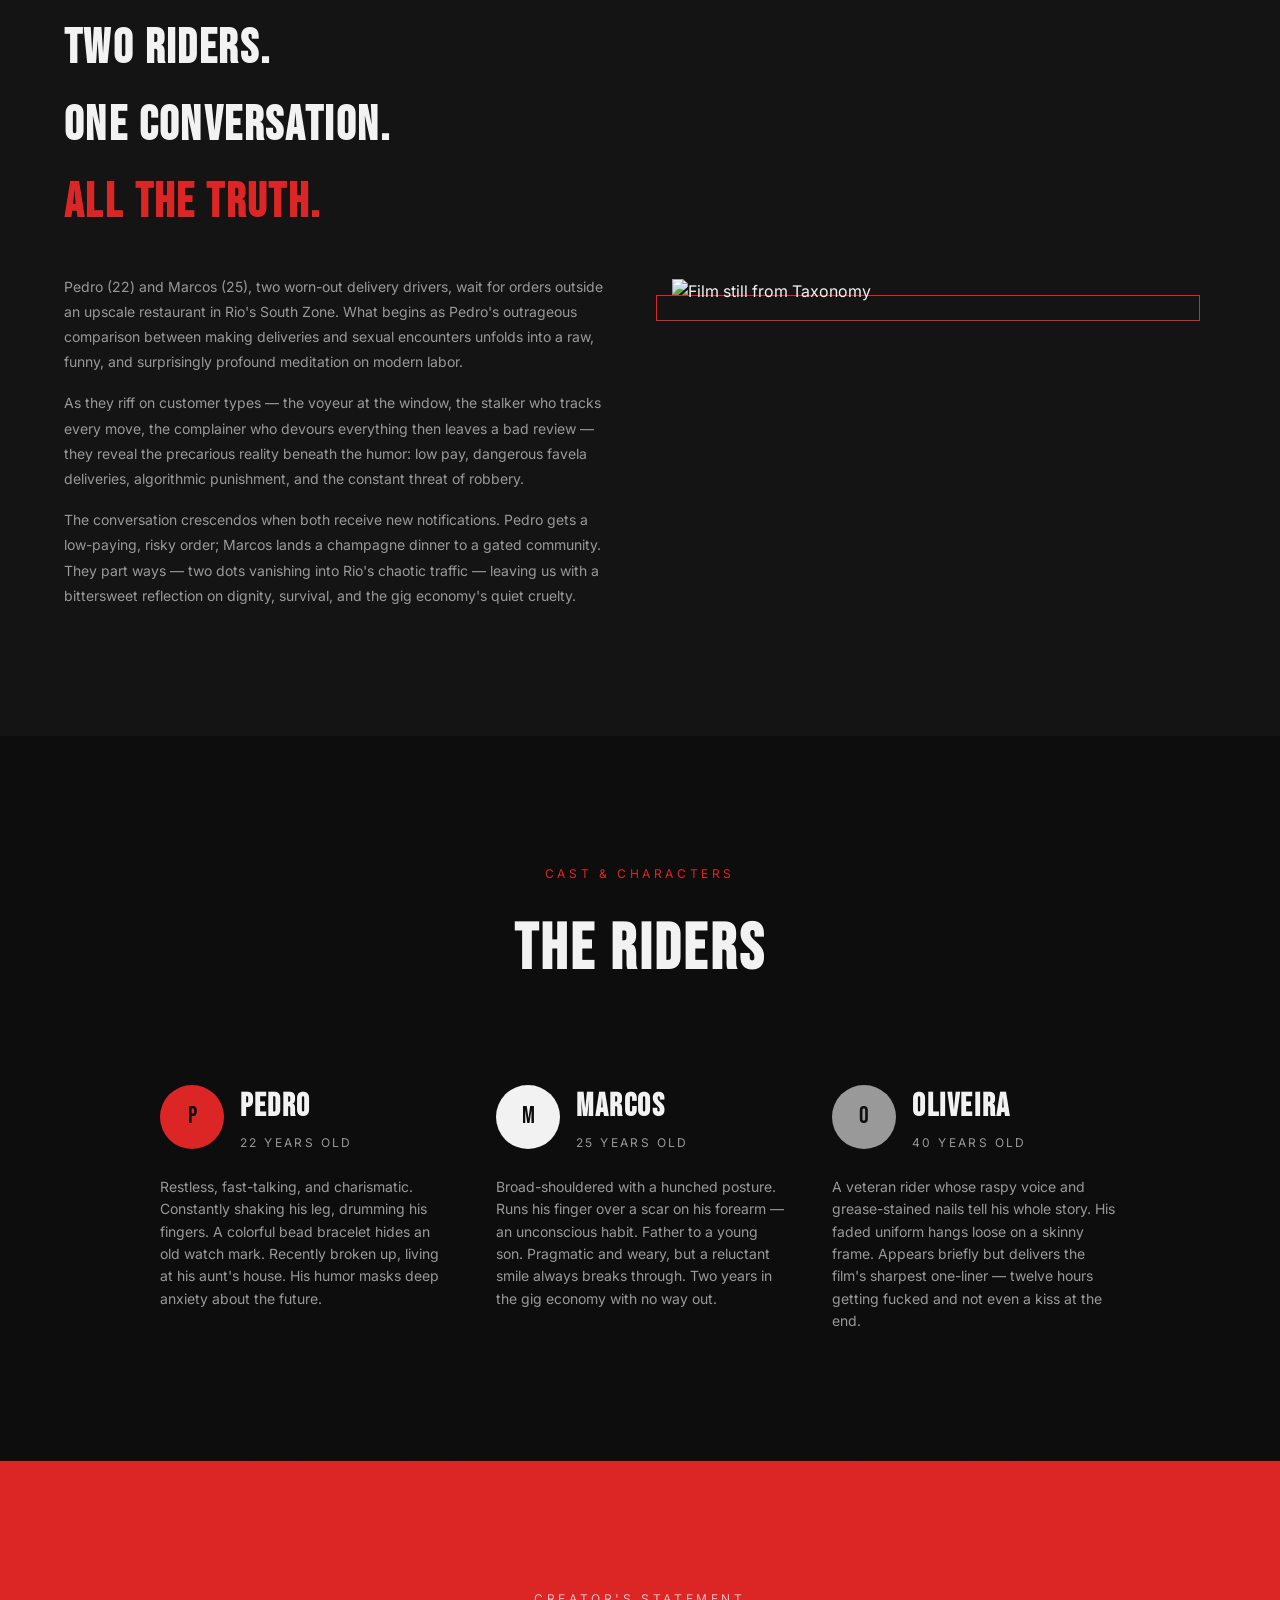
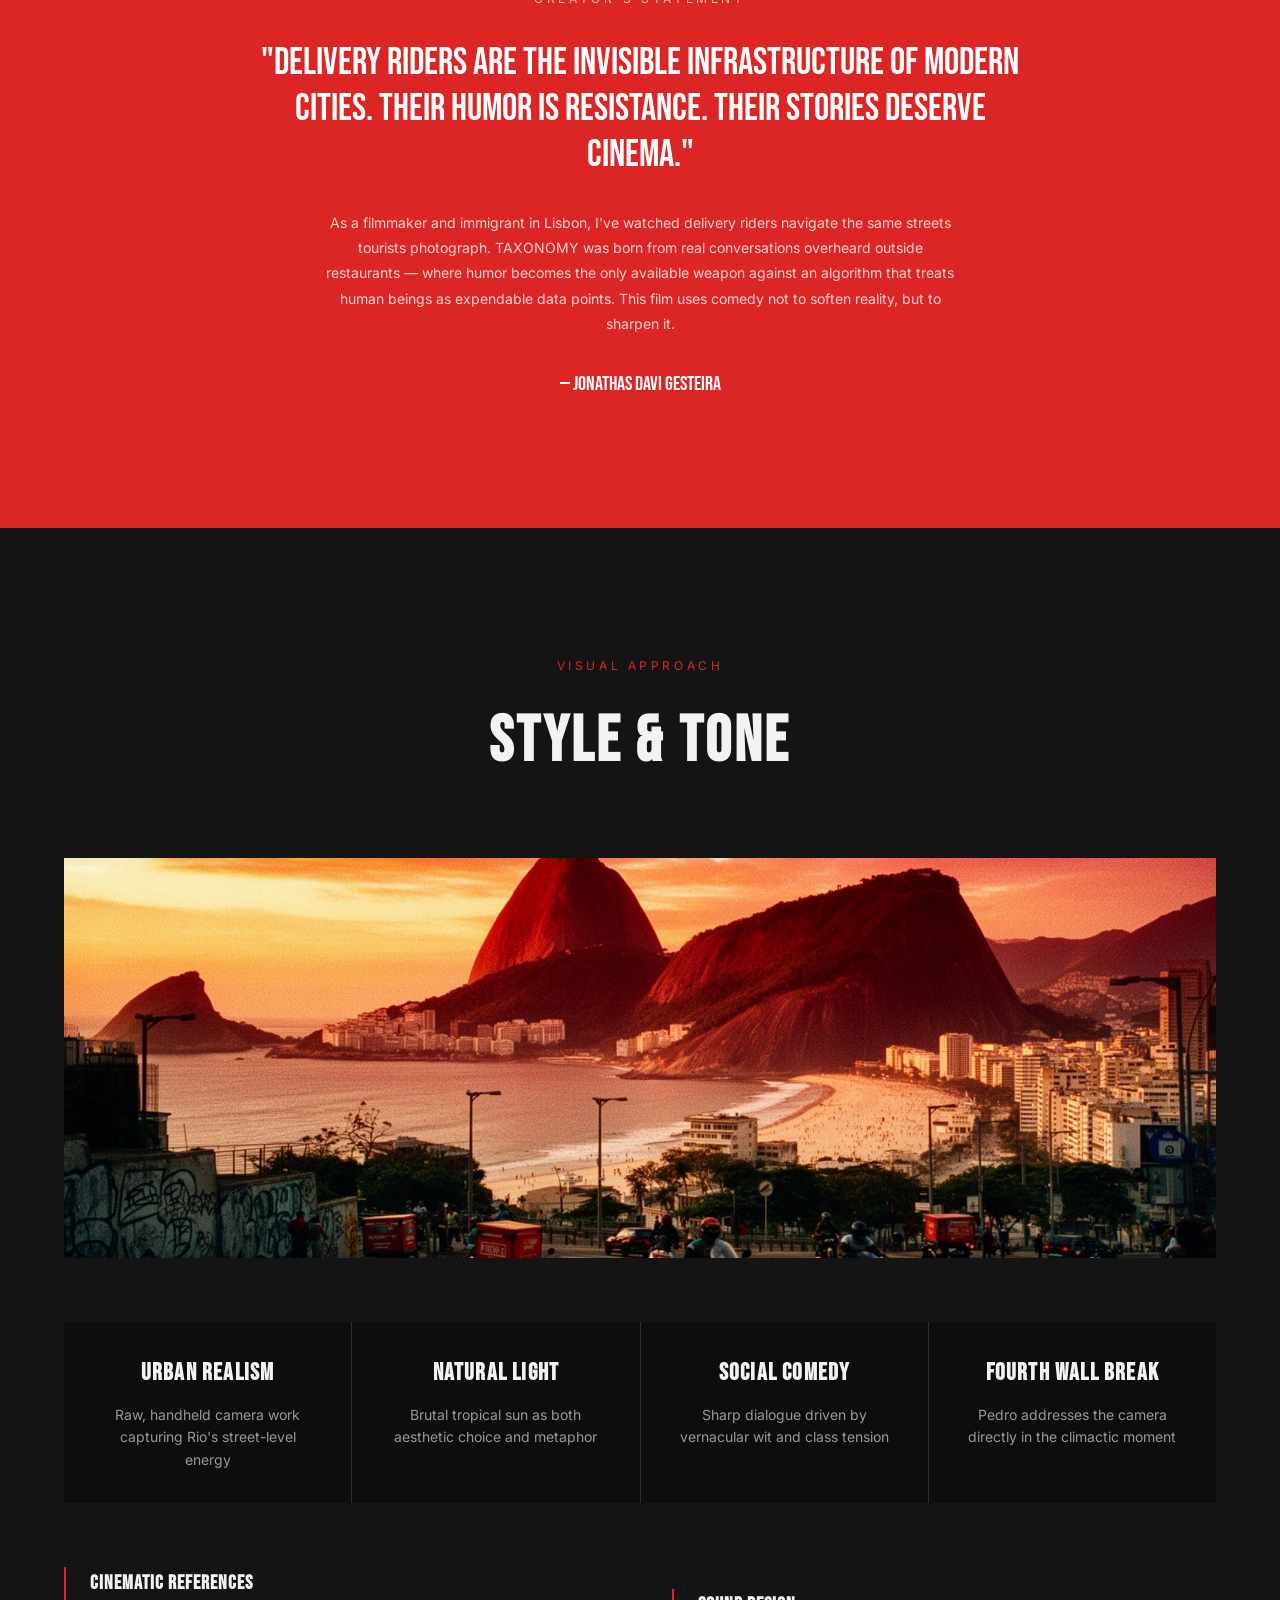
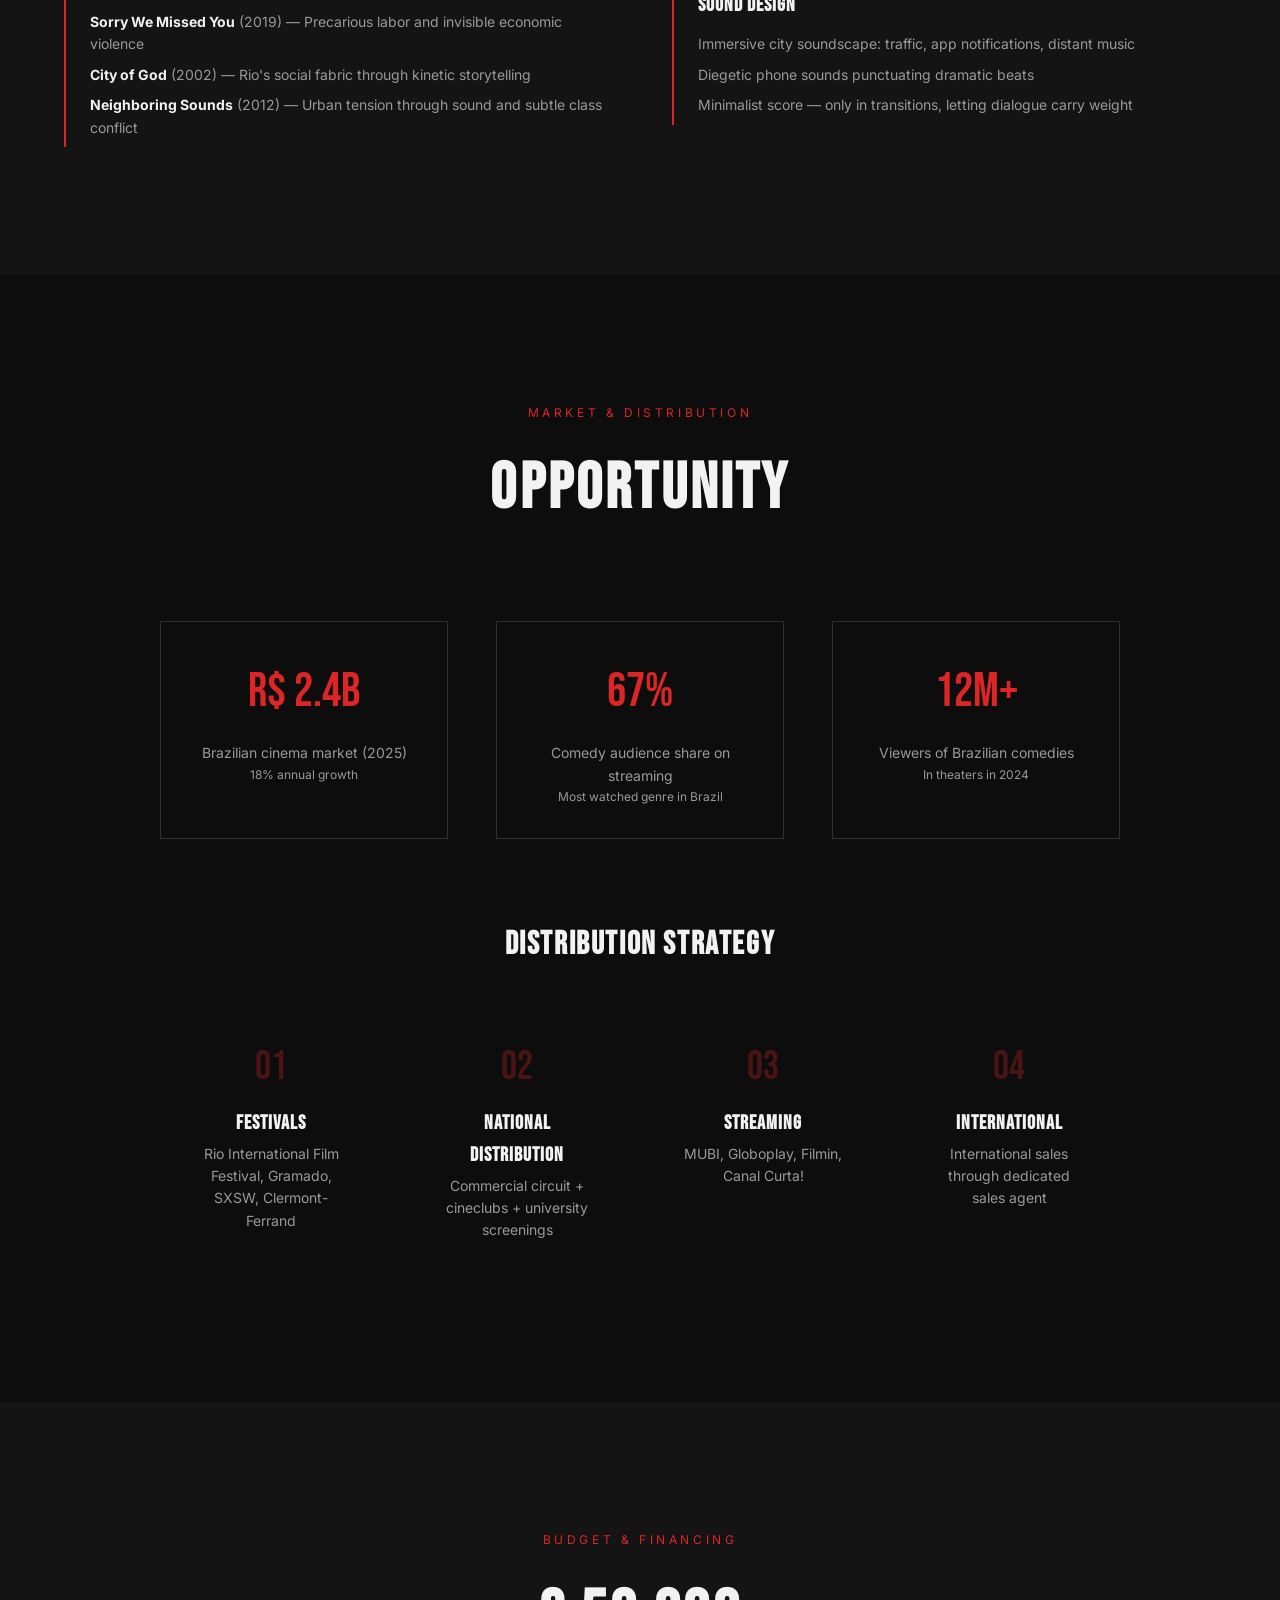
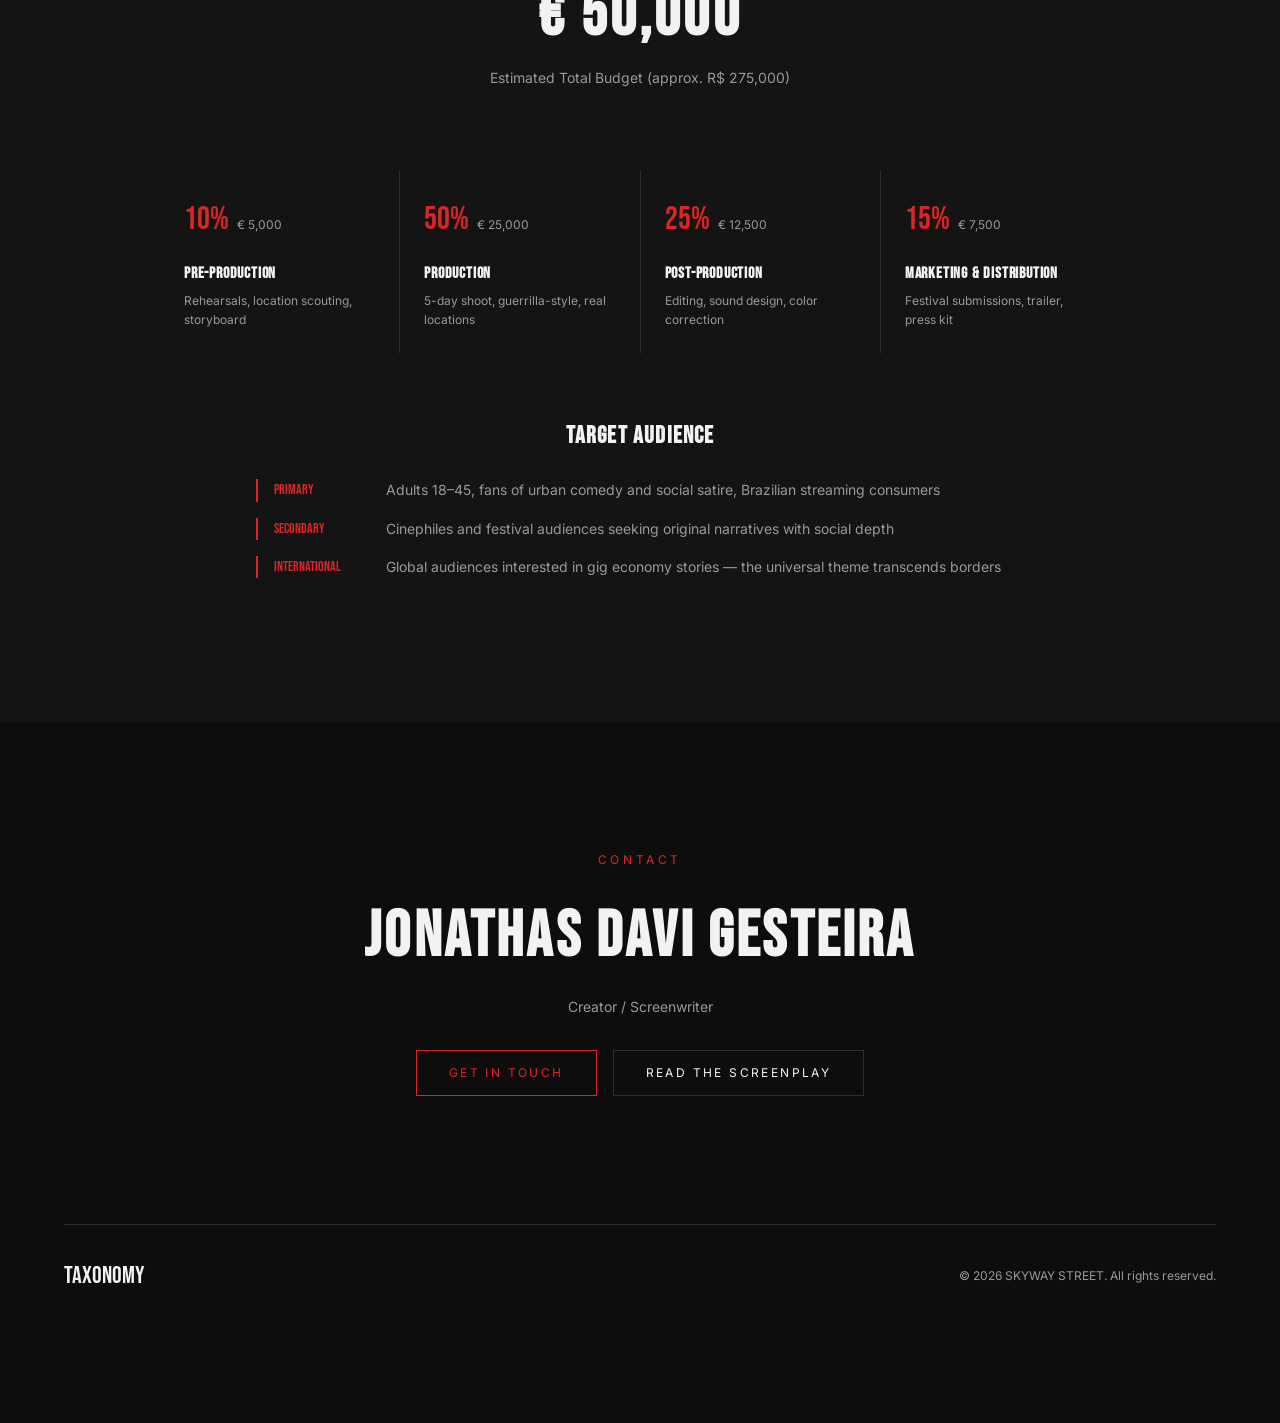
==== commit c0751b0e: "UPDATE" ====
--- a/public/taxonomy/index.html
+++ b/public/taxonomy/index.html
@@ -4,9 +4,11 @@
 <head>
   <meta charset="UTF-8">
   <meta name="viewport" content="width=device-width, initial-scale=1.0">
-  <title>TAXONOMY — A Short Film by Jonathas Davi Gesteira</title>
+  <title>TAXONOMY  | Pitch Deck</title>
   <meta name="description"
     content="TAXONOMY — A Sexual Guide to Platform Capitalism. A short comedy set in Rio de Janeiro about two delivery drivers navigating the gig economy.">
+        <link rel="icon" type="image/png" sizes="32x32" href="faveico.png">
+    <link rel="icon" type="image/png" sizes="16x16" href="faveico.png">
   <link href="https://fonts.googleapis.com/css2?family=Bebas+Neue&family=Inter:wght@300;400;500;600&display=swap"
     rel="stylesheet">
   <style>
@@ -570,14 +572,15 @@
   <section class="hero">
     <img
       src="bg.png"
-      alt="Red delivery bag on Rio de Janeiro street">
+      alt="Red delivery bag on Rio de Janeiro street"
+      style="filter: saturate(2);">
     <div class="hero-overlay"></div>
     <div class="hero-overlay2"></div>
     <div class="hero-content">
-      <p class="label">A Short Film by Jonathas Davi Gesteira</p>
+      <p class="label">A Screenplay by Jonathas Davi Gesteira</p>
       <h1>TAXONOMY</h1>
       <p class="sub">A Sexual Guide to Platform Capitalism</p>
-      <a href="#about" class="cta">Watch Trailer (Soon)</a>
+      <a href="#about" class="cta">DISCOVER THE FILM</a>
     </div>
     <div class="scroll-hint">
       Scroll
@@ -876,16 +879,16 @@
       <p class="label reveal">Contact</p>
       <h2 class="reveal stagger-1" style="font-size:clamp(2.5rem,5vw,4rem);margin-bottom:.5rem">Jonathas Davi Gesteira
       </h2>
-      <p class="text-muted" style="margin-bottom:2rem">Creator / Screenwriter / Director</p>
+      <p class="text-muted" style="margin-bottom:2rem">Creator / Screenwriter</p>
       <div style="display:flex;flex-wrap:wrap;justify-content:center;gap:1rem">
-        <a href="mailto:jonathasdavi@gmail.com" class="btn-primary">Get in Touch</a>
-        <a href="#" class="btn-outline">Download Press Kit</a>
+        <a href="mailto:skywaystreet@outlook.com" class="btn-primary">Get in Touch</a>
+        <a href="#" class="btn-outline">Read the Screenplay</a>
       </div>
     </div>
     <div class="container" style="margin-top:8rem">
       <div class="footer">
         <p style="font-family:var(--font-d);font-size:1.5rem">TAXONOMY</p>
-        <p class="text-muted-sm">© 2026 Jonathas Davi Gesteira. All rights reserved.</p>
+        <p class="text-muted-sm">© 2026 SKYWAY STREET. All rights reserved.</p>
       </div>
     </div>
   </section>
